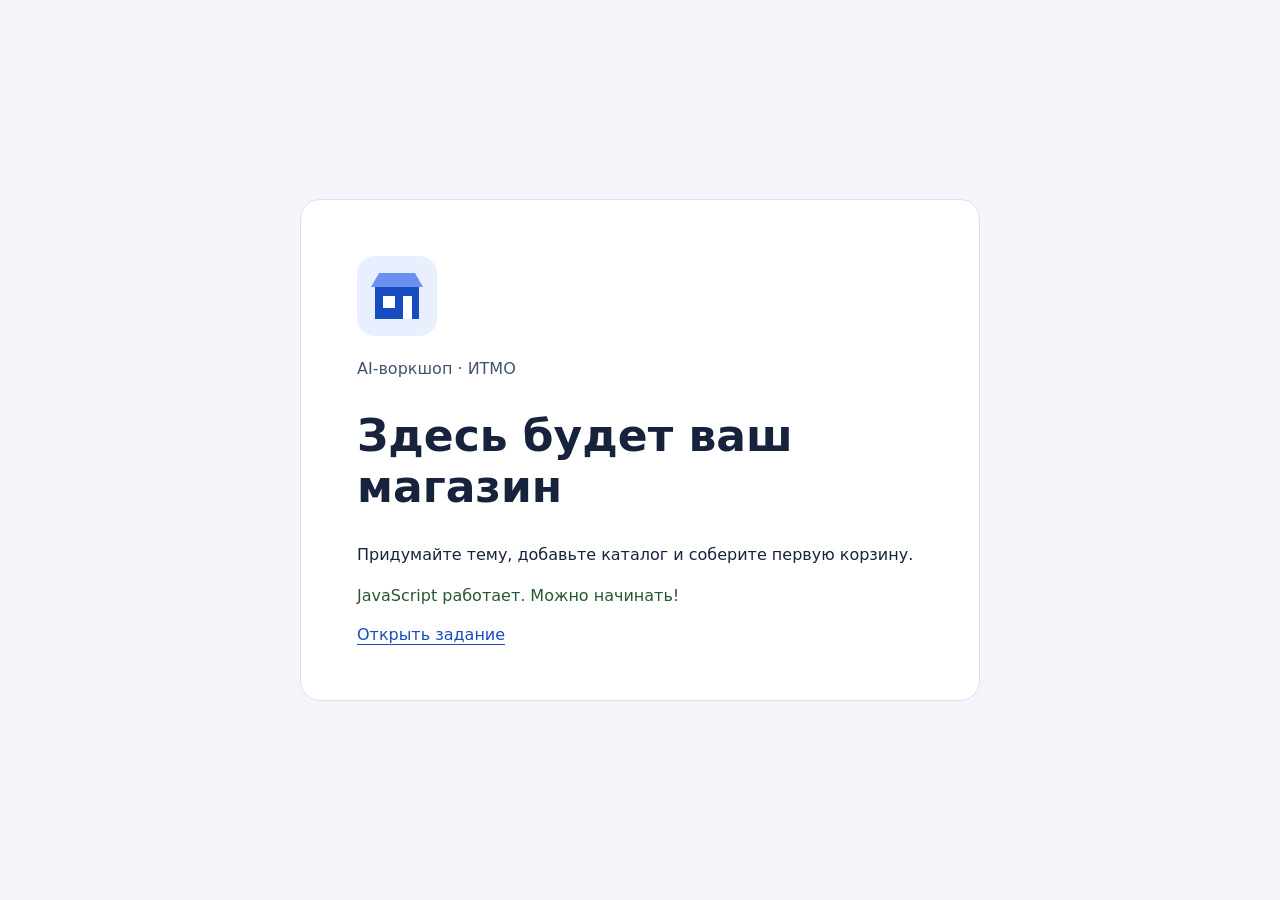
==== site/index.html @ 3bae0cce "Initial commit" ====
<!doctype html>
<html lang="ru">
<head>
  <meta charset="utf-8">
  <meta name="viewport" content="width=device-width, initial-scale=1">
  <title>Наш магазин — старт</title>
  <link rel="stylesheet" href="./styles.css">
  <script src="./app.js" defer></script>
</head>
<body>
  <main>
    <img src="./assets/shop.svg" width="80" height="80" alt="Вывеска магазина">
    <p class="eyebrow">AI-воркшоп · ИТМО</p>
    <h1>Здесь будет ваш магазин</h1>
    <p>Придумайте тему, добавьте каталог и соберите первую корзину.</p>
    <p id="status" role="status">JavaScript ещё не запущен.</p>
    <a href="https://github.com/itmo-workshop-09-11-2026/workshop-guide/blob/main/docs/task.md">Открыть задание</a>
  </main>
</body>
</html>
---- site/styles.css ----
* { box-sizing: border-box; }
body { margin: 0; min-height: 100vh; display: grid; place-items: center; padding: 24px; background: #f3f5fa; color: #17233d; font-family: system-ui, sans-serif; }
main { width: min(100%, 680px); padding: clamp(24px, 5vw, 56px); background: white; border: 1px solid #dbe1ed; border-radius: 20px; }
h1 { font-size: clamp(28px, 5vw, 44px); line-height: 1.15; }
p { line-height: 1.6; }
.eyebrow { color: #435371; }
a { color: #174bc0; text-underline-offset: 4px; }
a:focus-visible { outline: 3px solid #174bc0; outline-offset: 5px; }
#status { color: #285534; }
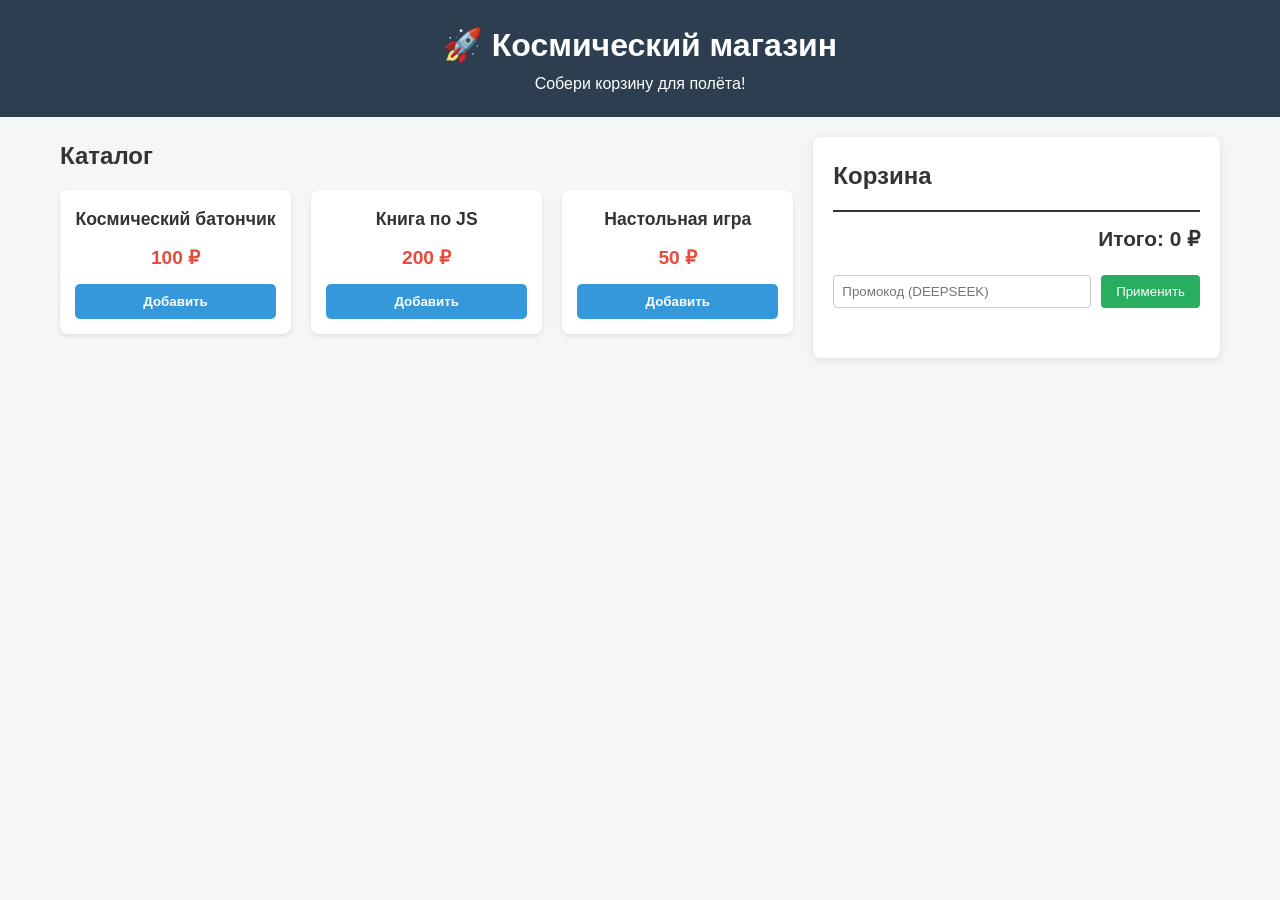
==== commit d7e38daf: "Anton shop" ====
--- a/site/index.html
+++ b/site/index.html
@@ -1,20 +1,54 @@
-<!doctype html>
+<!DOCTYPE html>
 <html lang="ru">
 <head>
-  <meta charset="utf-8">
-  <meta name="viewport" content="width=device-width, initial-scale=1">
-  <title>Наш магазин — старт</title>
-  <link rel="stylesheet" href="./styles.css">
-  <script src="./app.js" defer></script>
+    <meta charset="UTF-8">
+    <meta name="viewport" content="width=device-width, initial-scale=1.0">
+    <title>Космический магазин — команда 3</title>
+    <link rel="stylesheet" href="styles.css">
 </head>
 <body>
-  <main>
-    <img src="./assets/shop.svg" width="80" height="80" alt="Вывеска магазина">
-    <p class="eyebrow">AI-воркшоп · ИТМО</p>
-    <h1>Здесь будет ваш магазин</h1>
-    <p>Придумайте тему, добавьте каталог и соберите первую корзину.</p>
-    <p id="status" role="status">JavaScript ещё не запущен.</p>
-    <a href="https://github.com/itmo-workshop-09-11-2026/workshop-guide/blob/main/docs/task.md">Открыть задание</a>
-  </main>
+    <header>
+        <h1>🚀 Космический магазин</h1>
+        <p>Собери корзину для полёта!</p>
+    </header>
+
+    <main>
+        <section id="catalog">
+            <h2>Каталог</h2>
+            <div class="products-grid">
+                <div class="product-card">
+                    <h3>Космический батончик</h3>
+                    <p class="price">100 ₽</p>
+                    <button class="add-btn" data-id="bar" data-name="Космический батончик" data-price="100">Добавить</button>
+                </div>
+                <div class="product-card">
+                    <h3>Книга по JS</h3>
+                    <p class="price">200 ₽</p>
+                    <button class="add-btn" data-id="book" data-name="Книга по JS" data-price="200">Добавить</button>
+                </div>
+                <div class="product-card">
+                    <h3>Настольная игра</h3>
+                    <p class="price">50 ₽</p>
+                    <button class="add-btn" data-id="game" data-name="Настольная игра" data-price="50">Добавить</button>
+                </div>
+            </div>
+        </section>
+
+        <section id="cart-section">
+            <h2>Корзина</h2>
+            <ul id="cart-list"></ul>
+            <div id="cart-total">
+                Итого: <span id="total-price">0</span> ₽
+            </div>
+
+            <div id="promo-container">
+                <input type="text" id="promo-input" placeholder="Промокод (DEEPSEEK)">
+                <button id="promo-btn">Применить</button>
+            </div>
+            <p id="promo-message"></p>
+        </section>
+    </main>
+
+    <script src="app.js"></script>
 </body>
-</html>
+</html>
--- a/site/styles.css
+++ b/site/styles.css
@@ -1,9 +1,23 @@
-* { box-sizing: border-box; }
-body { margin: 0; min-height: 100vh; display: grid; place-items: center; padding: 24px; background: #f3f5fa; color: #17233d; font-family: system-ui, sans-serif; }
-main { width: min(100%, 680px); padding: clamp(24px, 5vw, 56px); background: white; border: 1px solid #dbe1ed; border-radius: 20px; }
-h1 { font-size: clamp(28px, 5vw, 44px); line-height: 1.15; }
-p { line-height: 1.6; }
-.eyebrow { color: #435371; }
-a { color: #174bc0; text-underline-offset: 4px; }
-a:focus-visible { outline: 3px solid #174bc0; outline-offset: 5px; }
-#status { color: #285534; }
+* { box-sizing: border-box; margin: 0; padding: 0; font-family: 'Segoe UI', Tahoma, sans-serif; }
+body { background: #f4f7f6; color: #333; line-height: 1.6; }
+header { background: #2c3e50; color: white; padding: 20px; text-align: center; margin-bottom: 20px; }
+main { display: flex; flex-wrap: wrap; gap: 20px; padding: 0 20px 40px; max-width: 1200px; margin: 0 auto; }
+#catalog { flex: 2; min-width: 300px; }
+#cart-section { flex: 1; min-width: 300px; background: white; padding: 20px; border-radius: 8px; box-shadow: 0 2px 10px rgba(0,0,0,0.1); height: fit-content; }
+.products-grid { display: grid; grid-template-columns: repeat(auto-fill, minmax(200px, 1fr)); gap: 20px; margin-top: 15px; }
+.product-card { background: white; padding: 15px; border-radius: 8px; box-shadow: 0 2px 5px rgba(0,0,0,0.1); text-align: center; transition: transform 0.2s; }
+.product-card:hover { transform: translateY(-5px); }
+.product-card h3 { margin-bottom: 10px; font-size: 1.1rem; }
+.price { font-weight: bold; color: #e74c3c; font-size: 1.2rem; margin-bottom: 10px; }
+.add-btn { background: #3498db; color: white; border: none; padding: 10px 15px; border-radius: 5px; cursor: pointer; width: 100%; font-weight: bold; }
+.add-btn:hover { background: #2980b9; }
+#cart-list { list-style: none; margin-bottom: 15px; }
+#cart-list li { display: flex; justify-content: space-between; align-items: center; padding: 10px 0; border-bottom: 1px solid #eee; }
+#cart-total { font-size: 1.3rem; font-weight: bold; text-align: right; margin-bottom: 20px; padding-top: 10px; border-top: 2px solid #333; }
+#promo-container { display: flex; gap: 10px; }
+#promo-input { flex: 1; padding: 8px; border: 1px solid #ccc; border-radius: 4px; }
+#promo-btn { background: #27ae60; color: white; border: none; padding: 8px 15px; border-radius: 4px; cursor: pointer; }
+#promo-btn:hover { background: #219150; }
+.delete-btn { background: transparent; color: #e74c3c; border: none; cursor: pointer; font-size: 1.2rem; }
+#promo-message { margin-top: 10px; color: #27ae60; font-weight: bold; min-height: 20px; }
+@media (max-width: 768px) { main { flex-direction: column; } .products-grid { grid-template-columns: 1fr; } }
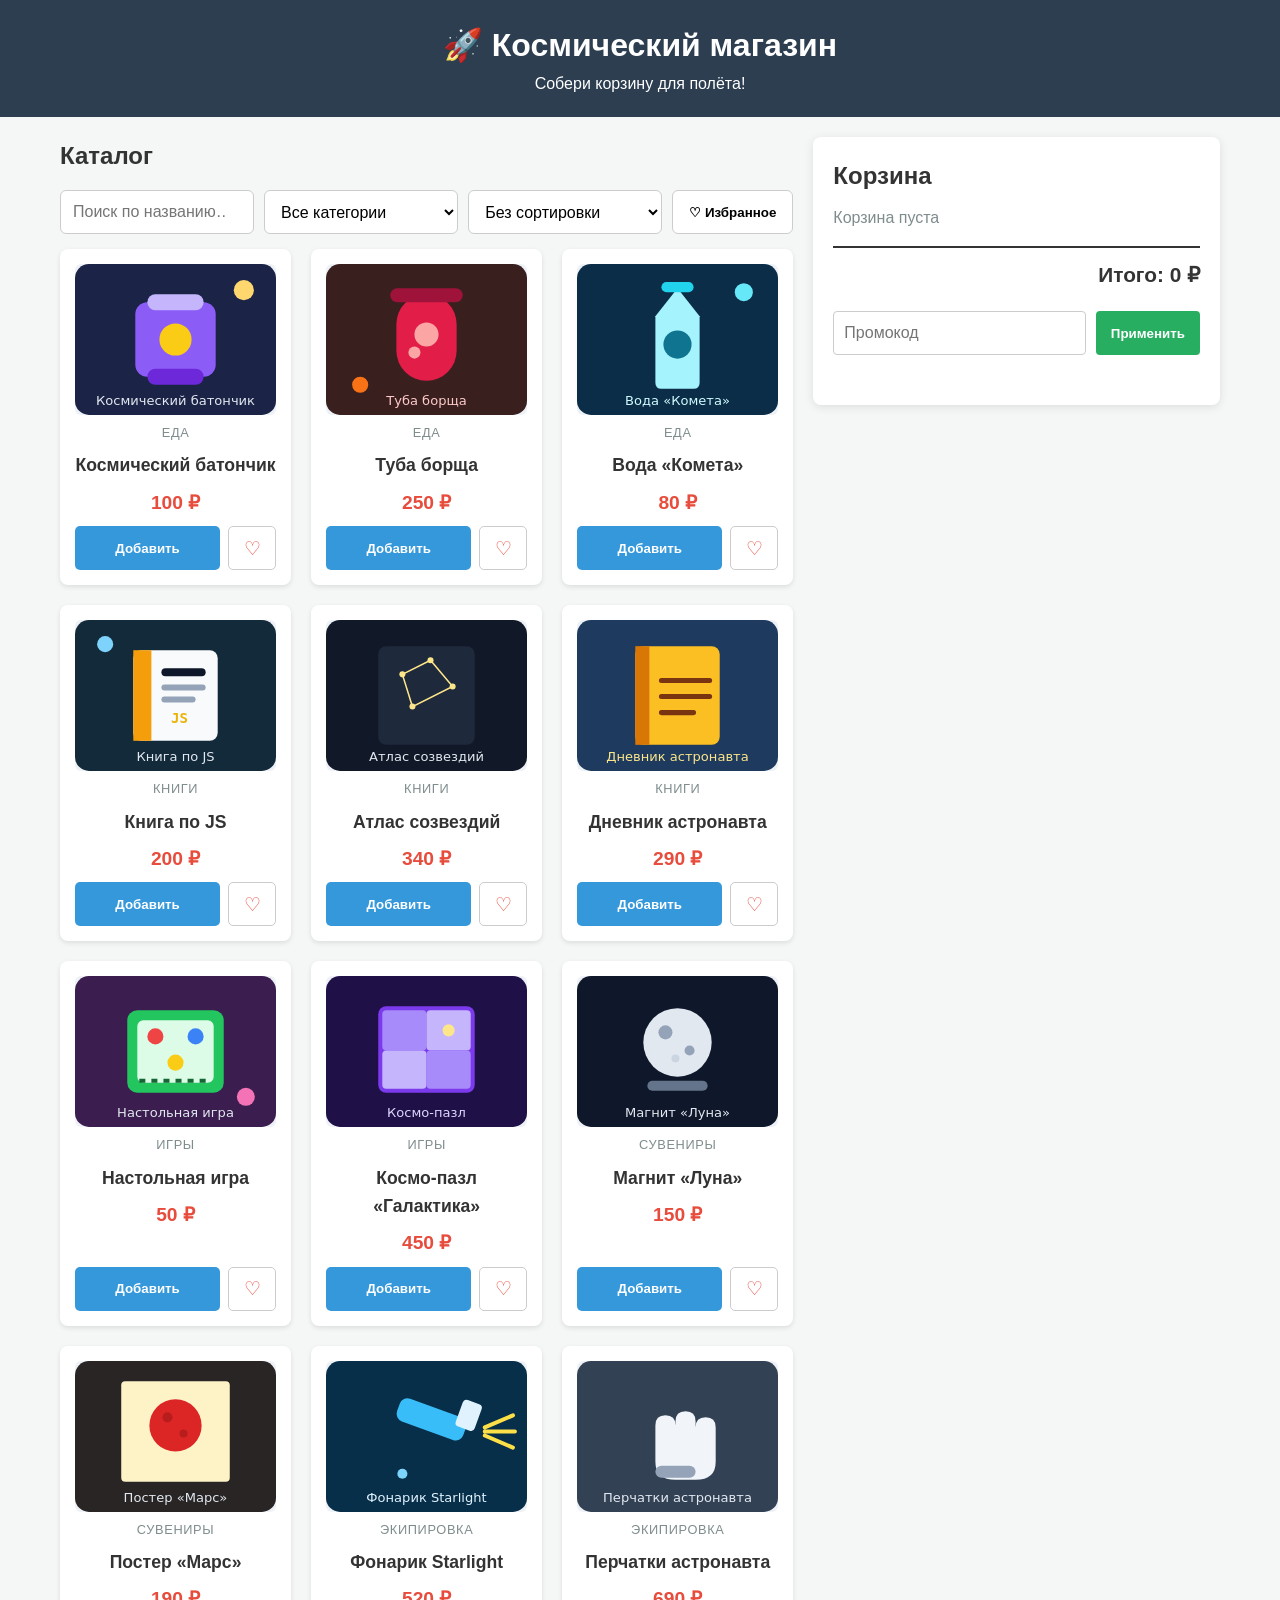
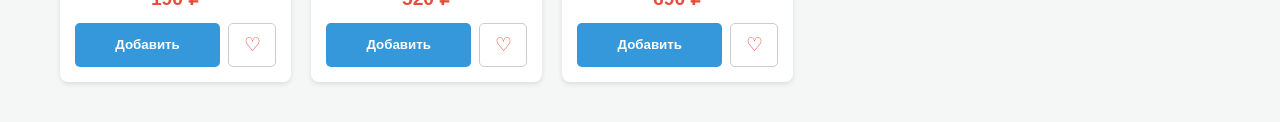
==== commit 9fa23cd1: "Доп задачи F1-F10: картинки с заглушкой, количество, поиск, фильтры, сортировка, избранное, мобильна" ====
--- a/site/index.html
+++ b/site/index.html
@@ -13,42 +13,46 @@
     </header>
 
     <main>
-        <section id="catalog">
-            <h2>Каталог</h2>
-            <div class="products-grid">
-                <div class="product-card">
-                    <h3>Космический батончик</h3>
-                    <p class="price">100 ₽</p>
-                    <button class="add-btn" data-id="bar" data-name="Космический батончик" data-price="100">Добавить</button>
-                </div>
-                <div class="product-card">
-                    <h3>Книга по JS</h3>
-                    <p class="price">200 ₽</p>
-                    <button class="add-btn" data-id="book" data-name="Книга по JS" data-price="200">Добавить</button>
-                </div>
-                <div class="product-card">
-                    <h3>Настольная игра</h3>
-                    <p class="price">50 ₽</p>
-                    <button class="add-btn" data-id="game" data-name="Настольная игра" data-price="50">Добавить</button>
-                </div>
+        <section id="catalog-section" aria-labelledby="catalog-title">
+            <h2 id="catalog-title">Каталог</h2>
+
+            <div id="catalog-controls" class="catalog-controls">
+                <input type="search" id="search-input" placeholder="Поиск по названию…"
+                       aria-label="Поиск товаров по названию" autocomplete="off">
+                <select id="category-select" aria-label="Фильтр по категории">
+                    <option value="all">Все категории</option>
+                </select>
+                <select id="sort-select" aria-label="Сортировка по цене">
+                    <option value="default">Без сортировки</option>
+                    <option value="asc">Цена: сначала дешевле</option>
+                    <option value="desc">Цена: сначала дороже</option>
+                </select>
+                <button type="button" id="favorites-toggle" aria-pressed="false">♡ Избранное</button>
+                <button type="button" id="reset-filters" class="secondary" hidden>Сбросить фильтры</button>
             </div>
+
+            <p id="catalog-empty" class="empty-message" hidden>Ничего не найдено — измените поиск или фильтры.</p>
+            <div id="products-grid" class="products-grid"></div>
         </section>
 
-        <section id="cart-section">
-            <h2>Корзина</h2>
+        <section id="cart-section" aria-labelledby="cart-title">
+            <h2 id="cart-title">Корзина</h2>
+            <p id="cart-empty" class="empty-message">Корзина пуста</p>
             <ul id="cart-list"></ul>
-            <div id="cart-total">
+
+            <div id="cart-total" class="cart-total" aria-live="polite">
                 Итого: <span id="total-price">0</span> ₽
             </div>
 
             <div id="promo-container">
-                <input type="text" id="promo-input" placeholder="Промокод (DEEPSEEK)">
-                <button id="promo-btn">Применить</button>
+                <input type="text" id="promo-input" placeholder="Промокод"
+                       aria-label="Промокод" autocomplete="off">
+                <button type="button" id="promo-btn">Применить</button>
             </div>
-            <p id="promo-message"></p>
+            <p id="promo-message" role="status"></p>
         </section>
     </main>
 
-    <script src="app.js"></script>
+    <script src="app.js" defer></script>
 </body>
-</html>+</html>
--- a/site/styles.css
+++ b/site/styles.css
@@ -2,22 +2,76 @@
 body { background: #f4f7f6; color: #333; line-height: 1.6; }
 header { background: #2c3e50; color: white; padding: 20px; text-align: center; margin-bottom: 20px; }
 main { display: flex; flex-wrap: wrap; gap: 20px; padding: 0 20px 40px; max-width: 1200px; margin: 0 auto; }
-#catalog { flex: 2; min-width: 300px; }
+#catalog-section { flex: 2; min-width: 300px; }
 #cart-section { flex: 1; min-width: 300px; background: white; padding: 20px; border-radius: 8px; box-shadow: 0 2px 10px rgba(0,0,0,0.1); height: fit-content; }
-.products-grid { display: grid; grid-template-columns: repeat(auto-fill, minmax(200px, 1fr)); gap: 20px; margin-top: 15px; }
-.product-card { background: white; padding: 15px; border-radius: 8px; box-shadow: 0 2px 5px rgba(0,0,0,0.1); text-align: center; transition: transform 0.2s; }
+
+/* Панель фильтров каталога (F4, F5, F6, F8) */
+.catalog-controls { display: flex; flex-wrap: wrap; gap: 10px; margin: 15px 0; }
+.catalog-controls input[type="search"],
+.catalog-controls select { flex: 1 1 160px; min-width: 0; padding: 10px 12px; border: 1px solid #ccc; border-radius: 6px; font-size: 1rem; background: white; }
+.catalog-controls button,
+#promo-btn,
+.add-btn,
+.fav-btn,
+.qty-btn,
+.delete-btn { min-height: 44px; cursor: pointer; }
+
+.catalog-controls button { padding: 10px 16px; border: 1px solid #ccc; border-radius: 6px; background: white; font-weight: bold; }
+.catalog-controls button:hover { background: #eef2f7; }
+.catalog-controls button[aria-pressed="true"] { background: #fdeef2; border-color: #e74c3c; color: #c0392b; }
+.catalog-controls button.secondary { color: #7f8c8d; }
+
+.empty-message { color: #7f8c8d; margin: 10px 0; }
+
+/* Карточки товаров (F1) */
+.products-grid { display: grid; grid-template-columns: repeat(auto-fill, minmax(200px, 1fr)); gap: 20px; margin-top: 5px; }
+.product-card { background: white; padding: 15px; border-radius: 8px; box-shadow: 0 2px 5px rgba(0,0,0,0.1); text-align: center; transition: transform 0.2s; display: flex; flex-direction: column; gap: 8px; }
 .product-card:hover { transform: translateY(-5px); }
-.product-card h3 { margin-bottom: 10px; font-size: 1.1rem; }
-.price { font-weight: bold; color: #e74c3c; font-size: 1.2rem; margin-bottom: 10px; }
-.add-btn { background: #3498db; color: white; border: none; padding: 10px 15px; border-radius: 5px; cursor: pointer; width: 100%; font-weight: bold; }
+.product-image { width: 100%; height: auto; border-radius: 6px; background: #eef2f7; }
+.product-category { align-self: center; font-size: 0.8rem; text-transform: uppercase; letter-spacing: 0.05em; color: #7f8c8d; }
+.product-card h3 { font-size: 1.1rem; }
+.price { font-weight: bold; color: #e74c3c; font-size: 1.2rem; }
+.product-actions { display: flex; gap: 8px; margin-top: auto; }
+
+.add-btn { flex: 1; background: #3498db; color: white; border: none; padding: 10px 15px; border-radius: 5px; font-weight: bold; }
 .add-btn:hover { background: #2980b9; }
+.fav-btn { width: 48px; background: white; border: 1px solid #ccc; border-radius: 5px; font-size: 1.2rem; color: #e74c3c; }
+.fav-btn:hover { background: #fdeef2; }
+.fav-btn.active { background: #fdeef2; border-color: #e74c3c; }
+
+/* Корзина (F2) */
 #cart-list { list-style: none; margin-bottom: 15px; }
-#cart-list li { display: flex; justify-content: space-between; align-items: center; padding: 10px 0; border-bottom: 1px solid #eee; }
+#cart-list li { display: flex; flex-wrap: wrap; justify-content: space-between; align-items: center; gap: 8px; padding: 10px 0; border-bottom: 1px solid #eee; }
+.cart-item-name { flex: 1 1 100%; font-weight: 600; }
+.qty-controls { display: flex; align-items: center; gap: 8px; }
+.qty-btn { width: 36px; padding: 4px 0; border: 1px solid #ccc; border-radius: 5px; background: white; font-size: 1.1rem; font-weight: bold; }
+.qty-btn:hover { background: #eef2f7; }
+.qty-value { min-width: 24px; text-align: center; font-weight: bold; }
+.cart-item-price { font-weight: bold; }
+.delete-btn { background: transparent; color: #e74c3c; border: none; font-size: 1.2rem; padding: 4px 8px; }
+
 #cart-total { font-size: 1.3rem; font-weight: bold; text-align: right; margin-bottom: 20px; padding-top: 10px; border-top: 2px solid #333; }
+
 #promo-container { display: flex; gap: 10px; }
-#promo-input { flex: 1; padding: 8px; border: 1px solid #ccc; border-radius: 4px; }
-#promo-btn { background: #27ae60; color: white; border: none; padding: 8px 15px; border-radius: 4px; cursor: pointer; }
+#promo-input { flex: 1; min-width: 0; padding: 10px; border: 1px solid #ccc; border-radius: 4px; font-size: 1rem; }
+#promo-btn { background: #27ae60; color: white; border: none; padding: 10px 15px; border-radius: 4px; font-weight: bold; }
 #promo-btn:hover { background: #219150; }
-.delete-btn { background: transparent; color: #e74c3c; border: none; cursor: pointer; font-size: 1.2rem; }
 #promo-message { margin-top: 10px; color: #27ae60; font-weight: bold; min-height: 20px; }
-@media (max-width: 768px) { main { flex-direction: column; } .products-grid { grid-template-columns: 1fr; } }+
+/* F10: видимая фокусировка для клавиатуры */
+:focus-visible { outline: 3px solid #3498db; outline-offset: 2px; }
+
+/* F9: мобильная версия */
+@media (max-width: 768px) {
+    main { flex-direction: column; padding: 0 12px 32px; }
+    .products-grid { grid-template-columns: repeat(auto-fill, minmax(150px, 1fr)); gap: 12px; }
+    .catalog-controls { flex-direction: column; }
+    .catalog-controls input[type="search"],
+    .catalog-controls select,
+    .catalog-controls button { width: 100%; flex: none; }
+    #cart-section { padding: 16px; }
+}
+
+@media (max-width: 400px) {
+    .products-grid { grid-template-columns: 1fr; }
+}
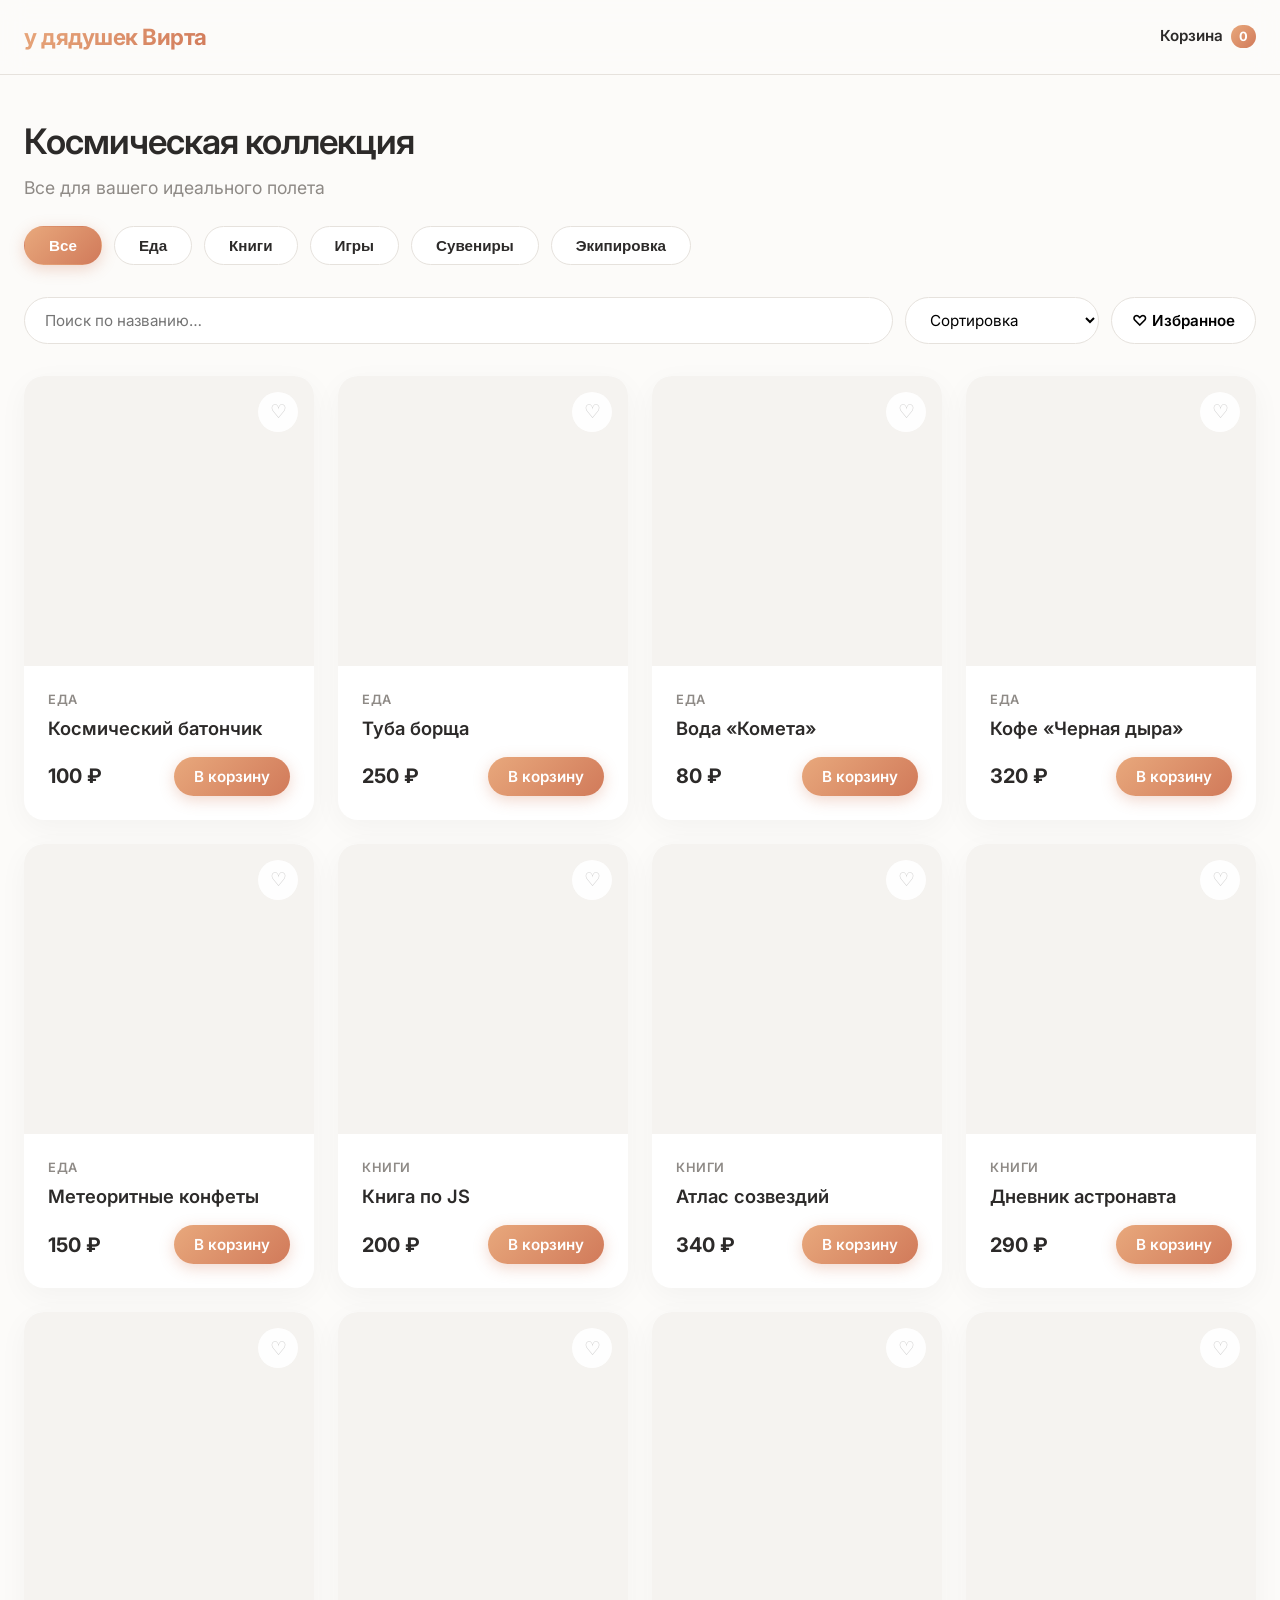
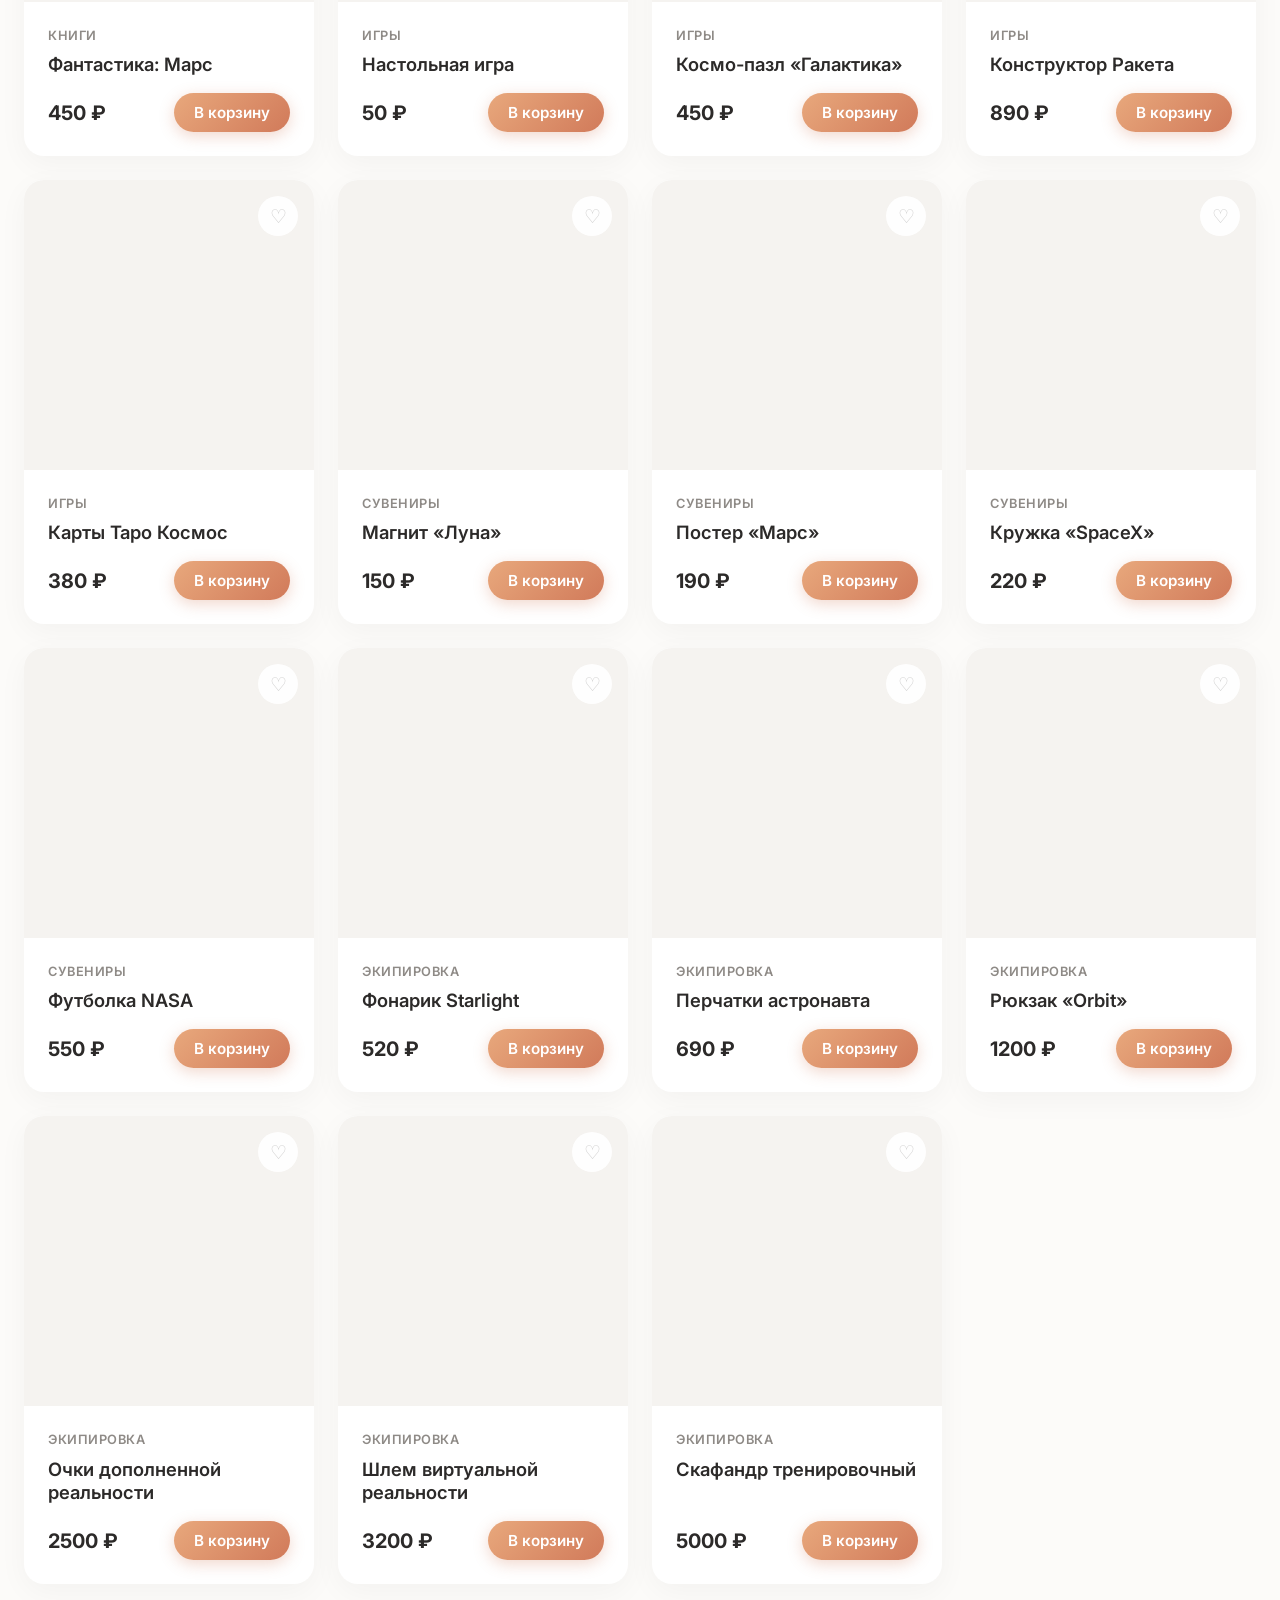
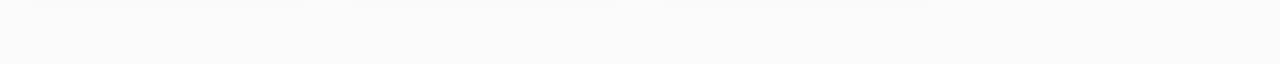
==== commit c4096f54: "final version" ====
--- a/site/index.html
+++ b/site/index.html
@@ -3,56 +3,69 @@
 <head>
     <meta charset="UTF-8">
     <meta name="viewport" content="width=device-width, initial-scale=1.0">
-    <title>Космический магазин — команда 3</title>
+    <title>у дядушек Вирта — Космический магазин</title>
     <link rel="stylesheet" href="styles.css">
+    <link rel="preconnect" href="https://fonts.googleapis.com">
+    <link rel="preconnect" href="https://fonts.gstatic.com" crossorigin>
+    <link href="https://fonts.googleapis.com/css2?family=Inter:wght@300;400;600;700&display=swap" rel="stylesheet">
 </head>
 <body>
-    <header>
-        <h1>🚀 Космический магазин</h1>
-        <p>Собери корзину для полёта!</p>
+    <header class="site-header">
+        <div class="header-container">
+            <a href="index.html" class="logo">у дядушек Вирта</a>
+            <div class="header-nav">
+                <a href="cart.html" class="cart-link">
+                    Корзина <span class="cart-badge" id="cart-count-badge">0</span>
+                </a>
+            </div>
+        </div>
     </header>
 
-    <main>
+    <main class="main-page">
         <section id="catalog-section" aria-labelledby="catalog-title">
-            <h2 id="catalog-title">Каталог</h2>
+            <div class="section-header">
+                <h2 id="catalog-title">Космическая коллекция</h2>
+                <p class="subtitle">Все для вашего идеального полета</p>
+            </div>
+
+            <!-- Круглые кнопки категорий -->
+            <div class="category-pills" id="category-pills">
+                <button class="pill active" data-category="all">Все</button>
+                <!-- Остальные категории добавит JS -->
+            </div>
 
             <div id="catalog-controls" class="catalog-controls">
-                <input type="search" id="search-input" placeholder="Поиск по названию…"
-                       aria-label="Поиск товаров по названию" autocomplete="off">
-                <select id="category-select" aria-label="Фильтр по категории">
-                    <option value="all">Все категории</option>
+                <input type="search" id="search-input" placeholder="Поиск по названию…" autocomplete="off">
+                <select id="sort-select" aria-label="Сортировка по цене">
+                    <option value="default">Сортировка</option>
+                    <option value="asc">Сначала дешевле</option>
+                    <option value="desc">Сначала дороже</option>
                 </select>
-                <select id="sort-select" aria-label="Сортировка по цене">
-                    <option value="default">Без сортировки</option>
-                    <option value="asc">Цена: сначала дешевле</option>
-                    <option value="desc">Цена: сначала дороже</option>
-                </select>
-                <button type="button" id="favorites-toggle" aria-pressed="false">♡ Избранное</button>
-                <button type="button" id="reset-filters" class="secondary" hidden>Сбросить фильтры</button>
+                <button type="button" id="favorites-toggle" class="btn-outline" aria-pressed="false">♡ Избранное</button>
             </div>
 
-            <p id="catalog-empty" class="empty-message" hidden>Ничего не найдено — измените поиск или фильтры.</p>
+            <p id="catalog-empty" class="empty-message" hidden>Ничего не найдено.</p>
             <div id="products-grid" class="products-grid"></div>
-        </section>
-
-        <section id="cart-section" aria-labelledby="cart-title">
-            <h2 id="cart-title">Корзина</h2>
-            <p id="cart-empty" class="empty-message">Корзина пуста</p>
-            <ul id="cart-list"></ul>
-
-            <div id="cart-total" class="cart-total" aria-live="polite">
-                Итого: <span id="total-price">0</span> ₽
-            </div>
-
-            <div id="promo-container">
-                <input type="text" id="promo-input" placeholder="Промокод"
-                       aria-label="Промокод" autocomplete="off">
-                <button type="button" id="promo-btn">Применить</button>
-            </div>
-            <p id="promo-message" role="status"></p>
         </section>
     </main>
 
+    <!-- Модальное окно товара -->
+    <div id="product-modal" class="modal-overlay" hidden>
+        <div class="modal-content">
+            <button class="modal-close" id="modal-close">&times;</button>
+            <div class="modal-grid">
+                <img id="modal-img" class="modal-image" src="" alt="">
+                <div class="modal-info">
+                    <span id="modal-category" class="product-category"></span>
+                    <h2 id="modal-name"></h2>
+                    <p id="modal-price" class="price" style="font-size: 2rem; margin: 16px 0;"></p>
+                    <p class="modal-desc">Идеальный выбор для настоящего космического путешественника. Высокое качество и надежность от дядушек Вирта.</p>
+                    <button id="modal-add-btn" class="btn-filled" style="width: 100%; padding: 16px; font-size: 1.1rem;">Добавить в корзину</button>
+                </div>
+            </div>
+        </div>
+    </div>
+
     <script src="app.js" defer></script>
 </body>
-</html>
+</html>
--- a/site/styles.css
+++ b/site/styles.css
@@ -1,77 +1,124 @@
-* { box-sizing: border-box; margin: 0; padding: 0; font-family: 'Segoe UI', Tahoma, sans-serif; }
-body { background: #f4f7f6; color: #333; line-height: 1.6; }
-header { background: #2c3e50; color: white; padding: 20px; text-align: center; margin-bottom: 20px; }
-main { display: flex; flex-wrap: wrap; gap: 20px; padding: 0 20px 40px; max-width: 1200px; margin: 0 auto; }
-#catalog-section { flex: 2; min-width: 300px; }
-#cart-section { flex: 1; min-width: 300px; background: white; padding: 20px; border-radius: 8px; box-shadow: 0 2px 10px rgba(0,0,0,0.1); height: fit-content; }
-
-/* Панель фильтров каталога (F4, F5, F6, F8) */
-.catalog-controls { display: flex; flex-wrap: wrap; gap: 10px; margin: 15px 0; }
-.catalog-controls input[type="search"],
-.catalog-controls select { flex: 1 1 160px; min-width: 0; padding: 10px 12px; border: 1px solid #ccc; border-radius: 6px; font-size: 1rem; background: white; }
-.catalog-controls button,
-#promo-btn,
-.add-btn,
-.fav-btn,
-.qty-btn,
-.delete-btn { min-height: 44px; cursor: pointer; }
-
-.catalog-controls button { padding: 10px 16px; border: 1px solid #ccc; border-radius: 6px; background: white; font-weight: bold; }
-.catalog-controls button:hover { background: #eef2f7; }
-.catalog-controls button[aria-pressed="true"] { background: #fdeef2; border-color: #e74c3c; color: #c0392b; }
-.catalog-controls button.secondary { color: #7f8c8d; }
-
-.empty-message { color: #7f8c8d; margin: 10px 0; }
-
-/* Карточки товаров (F1) */
-.products-grid { display: grid; grid-template-columns: repeat(auto-fill, minmax(200px, 1fr)); gap: 20px; margin-top: 5px; }
-.product-card { background: white; padding: 15px; border-radius: 8px; box-shadow: 0 2px 5px rgba(0,0,0,0.1); text-align: center; transition: transform 0.2s; display: flex; flex-direction: column; gap: 8px; }
-.product-card:hover { transform: translateY(-5px); }
-.product-image { width: 100%; height: auto; border-radius: 6px; background: #eef2f7; }
-.product-category { align-self: center; font-size: 0.8rem; text-transform: uppercase; letter-spacing: 0.05em; color: #7f8c8d; }
-.product-card h3 { font-size: 1.1rem; }
-.price { font-weight: bold; color: #e74c3c; font-size: 1.2rem; }
-.product-actions { display: flex; gap: 8px; margin-top: auto; }
-
-.add-btn { flex: 1; background: #3498db; color: white; border: none; padding: 10px 15px; border-radius: 5px; font-weight: bold; }
-.add-btn:hover { background: #2980b9; }
-.fav-btn { width: 48px; background: white; border: 1px solid #ccc; border-radius: 5px; font-size: 1.2rem; color: #e74c3c; }
-.fav-btn:hover { background: #fdeef2; }
-.fav-btn.active { background: #fdeef2; border-color: #e74c3c; }
-
-/* Корзина (F2) */
-#cart-list { list-style: none; margin-bottom: 15px; }
-#cart-list li { display: flex; flex-wrap: wrap; justify-content: space-between; align-items: center; gap: 8px; padding: 10px 0; border-bottom: 1px solid #eee; }
-.cart-item-name { flex: 1 1 100%; font-weight: 600; }
-.qty-controls { display: flex; align-items: center; gap: 8px; }
-.qty-btn { width: 36px; padding: 4px 0; border: 1px solid #ccc; border-radius: 5px; background: white; font-size: 1.1rem; font-weight: bold; }
-.qty-btn:hover { background: #eef2f7; }
-.qty-value { min-width: 24px; text-align: center; font-weight: bold; }
-.cart-item-price { font-weight: bold; }
-.delete-btn { background: transparent; color: #e74c3c; border: none; font-size: 1.2rem; padding: 4px 8px; }
-
-#cart-total { font-size: 1.3rem; font-weight: bold; text-align: right; margin-bottom: 20px; padding-top: 10px; border-top: 2px solid #333; }
-
-#promo-container { display: flex; gap: 10px; }
-#promo-input { flex: 1; min-width: 0; padding: 10px; border: 1px solid #ccc; border-radius: 4px; font-size: 1rem; }
-#promo-btn { background: #27ae60; color: white; border: none; padding: 10px 15px; border-radius: 4px; font-weight: bold; }
-#promo-btn:hover { background: #219150; }
-#promo-message { margin-top: 10px; color: #27ae60; font-weight: bold; min-height: 20px; }
-
-/* F10: видимая фокусировка для клавиатуры */
-:focus-visible { outline: 3px solid #3498db; outline-offset: 2px; }
-
-/* F9: мобильная версия */
-@media (max-width: 768px) {
-    main { flex-direction: column; padding: 0 12px 32px; }
-    .products-grid { grid-template-columns: repeat(auto-fill, minmax(150px, 1fr)); gap: 12px; }
-    .catalog-controls { flex-direction: column; }
-    .catalog-controls input[type="search"],
-    .catalog-controls select,
-    .catalog-controls button { width: 100%; flex: none; }
-    #cart-section { padding: 16px; }
+:root {
+    --bg: #fcfbf9;
+    --surface: #ffffff;
+    --text-main: #2c2a29;
+    --text-muted: #8e8a86;
+    --accent-gradient: linear-gradient(135deg, #e8a87c 0%, #d17a5a 100%);
+    --accent-hover: #c06a4c;
+    --border: #e6e2dd;
+    --radius-card: 20px;
+    --radius-pill: 50px;
+    --shadow-soft: 0 8px 30px rgba(0, 0, 0, 0.04);
+    --shadow-hover: 0 12px 40px rgba(0, 0, 0, 0.08);
+    --font: 'Inter', system-ui, -apple-system, sans-serif;
 }
 
-@media (max-width: 400px) {
-    .products-grid { grid-template-columns: 1fr; }
+* { box-sizing: border-box; margin: 0; padding: 0; }
+body { background-color: var(--bg); color: var(--text-main); font-family: var(--font); line-height: 1.5; -webkit-font-smoothing: antialiased; }
+
+/* --- Хедер --- */
+.site-header { position: sticky; top: 0; z-index: 100; background: rgba(252, 251, 249, 0.85); backdrop-filter: blur(12px); border-bottom: 1px solid var(--border); padding: 20px 0; }
+.header-container { max-width: 1280px; margin: 0 auto; padding: 0 24px; display: flex; justify-content: space-between; align-items: center; }
+.logo { font-size: 1.4rem; font-weight: 700; letter-spacing: -0.5px; background: var(--accent-gradient); -webkit-background-clip: text; -webkit-text-fill-color: transparent; text-decoration: none; }
+.header-nav a { text-decoration: none; color: var(--text-main); font-weight: 600; font-size: 0.95rem; margin-left: 24px; display: flex; align-items: center; gap: 8px; transition: color 0.2s; }
+.header-nav a:hover { color: var(--accent-hover); }
+.cart-badge { background: var(--accent-gradient); color: white; padding: 2px 8px; border-radius: 20px; font-size: 0.8rem; font-weight: 700; }
+
+/* --- Макеты --- */
+.main-page { max-width: 1280px; margin: 0 auto; padding: 40px 24px 80px; }
+.cart-page-layout { display: grid; grid-template-columns: 1fr 400px; gap: 40px; align-items: start; }
+
+/* --- Каталог --- */
+.section-header { margin-bottom: 24px; }
+.section-header h2 { font-size: 2.2rem; font-weight: 600; letter-spacing: -1px; }
+.subtitle { color: var(--text-muted); font-size: 1.1rem; margin-top: 8px; }
+
+/* Круглые кнопки категорий (Pills) */
+.category-pills { display: flex; flex-wrap: wrap; gap: 12px; margin-bottom: 32px; }
+.pill { padding: 10px 24px; border-radius: var(--radius-pill); border: 1px solid var(--border); background: var(--surface); color: var(--text-main); font-weight: 600; font-size: 0.95rem; cursor: pointer; transition: all 0.2s; }
+.pill:hover { border-color: var(--text-muted); }
+.pill.active { background: var(--accent-gradient); color: white; border-color: transparent; box-shadow: 0 4px 15px rgba(209, 122, 90, 0.3); }
+
+.catalog-controls { display: flex; flex-wrap: wrap; gap: 12px; margin-bottom: 32px; }
+.catalog-controls input, .catalog-controls select, .catalog-controls button { padding: 12px 20px; border-radius: var(--radius-pill); border: 1px solid var(--border); background: var(--surface); font-family: var(--font); font-size: 0.95rem; outline: none; transition: all 0.2s; }
+.catalog-controls input { flex: 1; min-width: 200px; }
+.catalog-controls select { cursor: pointer; }
+.btn-outline { background: transparent; font-weight: 600; cursor: pointer; }
+.btn-outline:hover { border-color: var(--text-muted); }
+.btn-outline.active { background: #fceee8; border-color: #e8a87c; color: #d17a5a; }
+
+.products-grid { display: grid; grid-template-columns: repeat(auto-fill, minmax(260px, 1fr)); gap: 24px; }
+
+.product-card { background: var(--surface); border-radius: var(--radius-card); box-shadow: var(--shadow-soft); overflow: hidden; transition: transform 0.3s cubic-bezier(0.16, 1, 0.3, 1), box-shadow 0.3s; display: flex; flex-direction: column; cursor: pointer; }
+.product-card:hover { transform: translateY(-6px); box-shadow: var(--shadow-hover); }
+.product-image-wrap { position: relative; padding-top: 100%; background: #f5f3f0; }
+.product-image { position: absolute; top: 0; left: 0; width: 100%; height: 100%; object-fit: cover; transition: transform 0.5s; }
+.product-card:hover .product-image { transform: scale(1.05); }
+.fav-btn { position: absolute; top: 16px; right: 16px; width: 40px; height: 40px; border-radius: 50%; background: rgba(255,255,255,0.9); backdrop-filter: blur(4px); border: none; font-size: 1.2rem; color: #ccc; cursor: pointer; transition: all 0.2s; display: flex; align-items: center; justify-content: center; }
+.fav-btn:hover { transform: scale(1.1); color: #d17a5a; }
+.fav-btn.active { color: #e74c3c; }
+.product-content { padding: 24px; display: flex; flex-direction: column; flex: 1; }
+.product-category { font-size: 0.8rem; text-transform: uppercase; color: var(--text-muted); font-weight: 600; letter-spacing: 0.5px; margin-bottom: 8px; }
+.product-name { font-size: 1.15rem; font-weight: 600; margin-bottom: 16px; line-height: 1.3; }
+.product-footer { display: flex; justify-content: space-between; align-items: center; margin-top: auto; }
+.price { font-weight: 700; font-size: 1.25rem; }
+
+.btn-filled { background: var(--accent-gradient); color: white; border: none; border-radius: var(--radius-pill); padding: 10px 20px; font-weight: 600; font-family: var(--font); font-size: 0.95rem; cursor: pointer; box-shadow: 0 4px 15px rgba(209, 122, 90, 0.3); transition: all 0.2s; }
+.btn-filled:hover { box-shadow: 0 6px 20px rgba(209, 122, 90, 0.5); transform: translateY(-2px); }
+.btn-filled:active { transform: translateY(0); }
+
+/* --- Модальное окно --- */
+.modal-overlay { position: fixed; inset: 0; background: rgba(0,0,0,0.4); backdrop-filter: blur(4px); z-index: 1000; display: flex; align-items: center; justify-content: center; padding: 24px; opacity: 1; transition: opacity 0.3s; }
+.modal-overlay[hidden] { display: none; }
+.modal-content { background: var(--surface); border-radius: var(--radius-card); max-width: 900px; width: 100%; position: relative; box-shadow: 0 20px 60px rgba(0,0,0,0.2); overflow: hidden; animation: slideUp 0.3s ease; }
+@keyframes slideUp { from { transform: translateY(20px); opacity: 0; } to { transform: translateY(0); opacity: 1; } }
+.modal-close { position: absolute; top: 16px; right: 16px; background: rgba(255,255,255,0.8); border: none; width: 40px; height: 40px; border-radius: 50%; font-size: 1.5rem; cursor: pointer; z-index: 10; }
+.modal-grid { display: grid; grid-template-columns: 1fr 1fr; }
+.modal-image { width: 100%; height: 100%; object-fit: cover; min-height: 400px; }
+.modal-info { padding: 40px; display: flex; flex-direction: column; justify-content: center; }
+.modal-info h2 { font-size: 2rem; margin-bottom: 10px; }
+.modal-desc { color: var(--text-muted); margin-bottom: 32px; line-height: 1.6; }
+
+/* --- Страница корзины --- */
+.cart-items-section h2 { margin-bottom: 24px; }
+.cart-item { display: flex; align-items: center; gap: 20px; padding: 20px; background: var(--surface); border-radius: var(--radius-card); margin-bottom: 16px; box-shadow: var(--shadow-soft); }
+.cart-item-img { width: 80px; height: 80px; object-fit: cover; border-radius: 12px; }
+.cart-item-info { flex: 1; display: flex; flex-direction: column; gap: 4px; }
+.cart-item-name { font-weight: 600; font-size: 1.1rem; }
+.cart-item-price { color: var(--text-muted); font-size: 0.95rem; }
+.qty-controls { display: flex; align-items: center; gap: 12px; background: var(--bg); padding: 4px; border-radius: 50px; }
+.qty-btn { width: 32px; height: 32px; border-radius: 50%; border: none; background: var(--surface); font-weight: 600; cursor: pointer; box-shadow: 0 2px 5px rgba(0,0,0,0.05); }
+.qty-value { font-weight: 600; min-width: 20px; text-align: center; }
+.delete-btn { background: transparent; border: none; color: #ccc; font-size: 1.5rem; cursor: pointer; transition: color 0.2s; }
+.delete-btn:hover { color: #e74c3c; }
+
+.checkout-card { background: var(--surface); padding: 32px; border-radius: var(--radius-card); box-shadow: var(--shadow-soft); position: sticky; top: 100px; }
+.checkout-card h3 { font-size: 1.4rem; margin-bottom: 24px; }
+.promo-block { display: flex; gap: 8px; margin-bottom: 8px; }
+.promo-block input { flex: 1; padding: 12px 16px; border-radius: var(--radius-pill); border: 1px solid var(--border); background: var(--bg); outline: none; }
+.delivery-options { margin: 24px 0; display: flex; flex-direction: column; gap: 12px; }
+.label { font-size: 0.9rem; color: var(--text-muted); font-weight: 600; margin-bottom: 4px; }
+.delivery-radio { display: flex; align-items: center; gap: 12px; cursor: pointer; padding: 12px; border: 1px solid var(--border); border-radius: 12px; transition: border 0.2s; }
+.delivery-radio:hover { border-color: #e8a87c; }
+.delivery-radio input { display: none; }
+.radio-custom { width: 20px; height: 20px; border: 2px solid #ccc; border-radius: 50%; position: relative; }
+.delivery-radio input:checked + .radio-custom { border-color: #d17a5a; }
+.delivery-radio input:checked + .radio-custom::after { content: ''; position: absolute; top: 50%; left: 50%; transform: translate(-50%, -50%); width: 10px; height: 10px; background: #d17a5a; border-radius: 50%; }
+
+.cart-total { display: flex; justify-content: space-between; align-items: center; font-size: 1.4rem; font-weight: 700; padding-top: 20px; border-top: 2px solid var(--text-main); margin-bottom: 24px; }
+.empty-message { color: var(--text-muted); text-align: center; padding: 30px 0; }
+.msg-success { color: #27ae60; } .msg-error { color: #e74c3c; } .msg-warning { color: #f39c12; }
+
+/* --- Адаптив --- */
+@media (max-width: 900px) {
+    .cart-page-layout { grid-template-columns: 1fr; }
+    .modal-grid { grid-template-columns: 1fr; }
+    .modal-image { min-height: 250px; }
+    .modal-info { padding: 24px; }
 }
+@media (max-width: 600px) {
+    .products-grid { grid-template-columns: repeat(auto-fill, minmax(160px, 1fr)); gap: 16px; }
+    .product-content { padding: 16px; }
+    .header-container { flex-direction: column; gap: 12px; }
+    .cart-item { flex-wrap: wrap; }
+}
